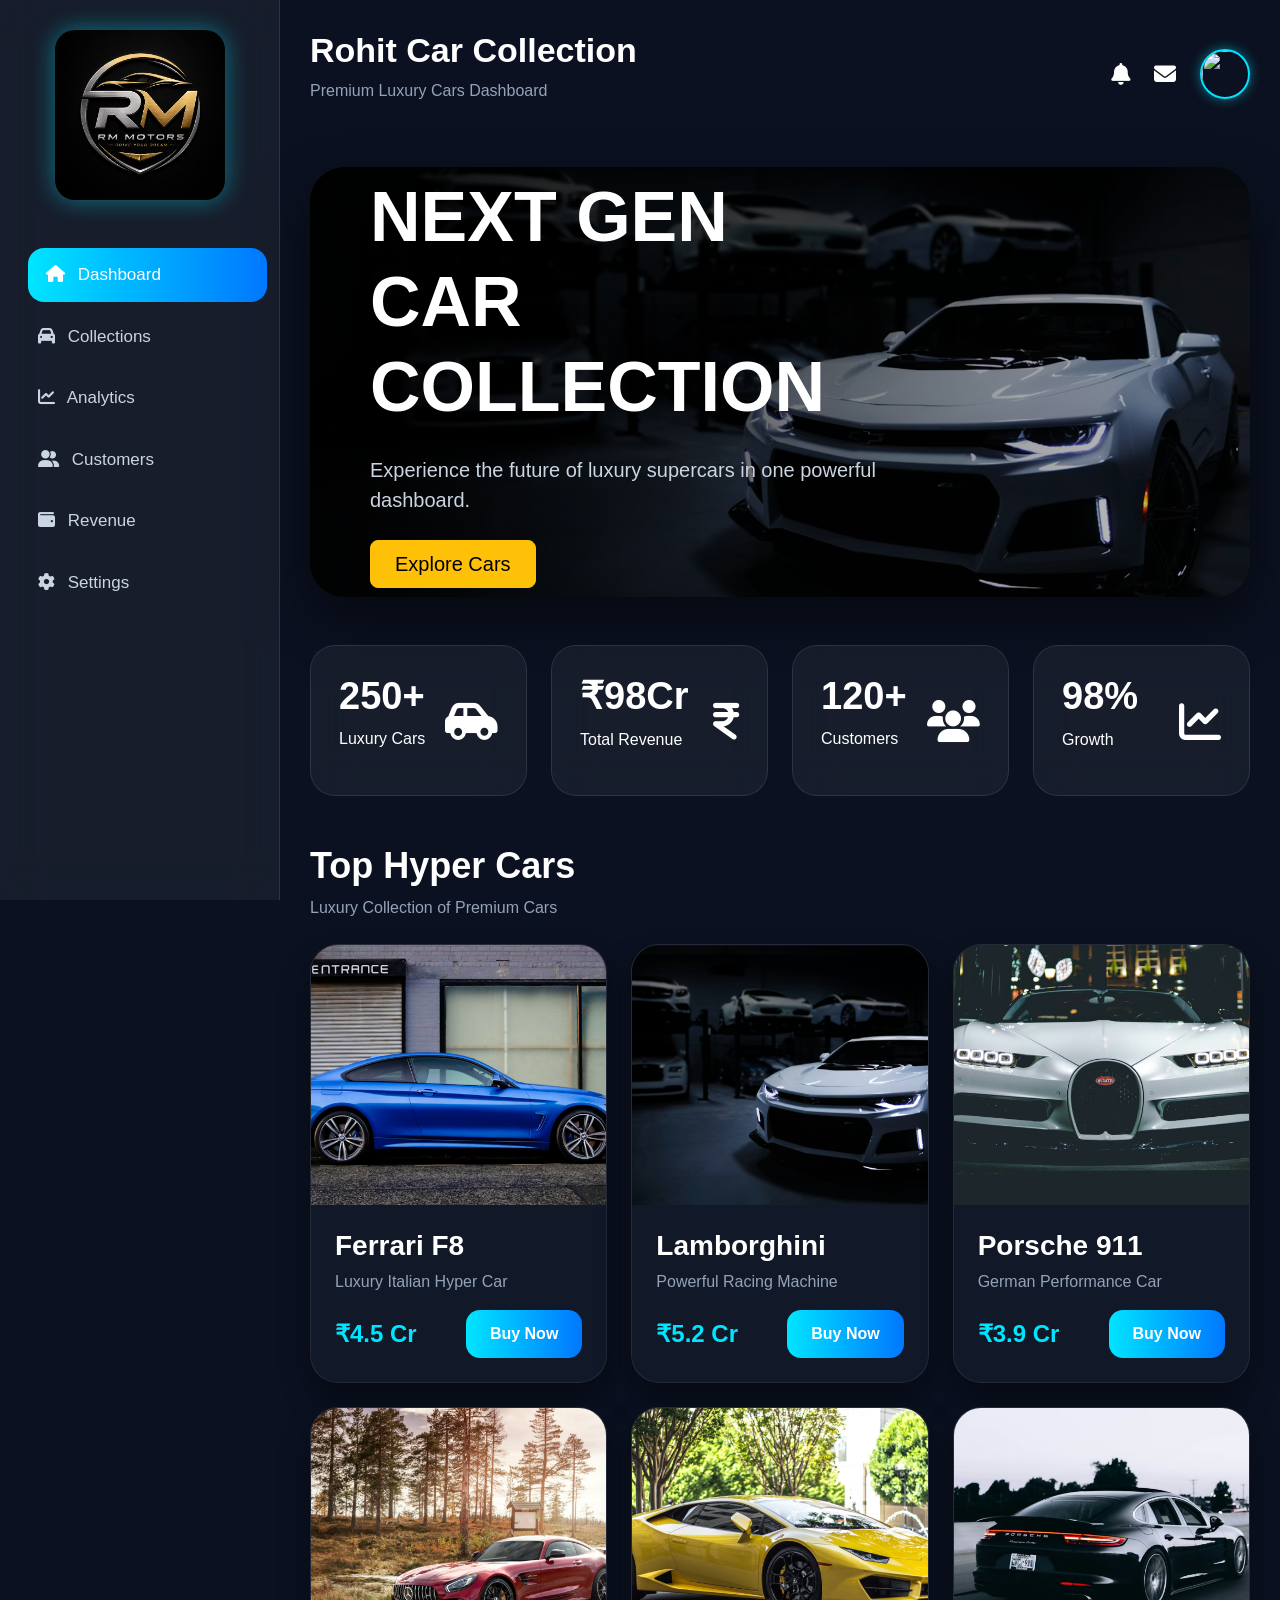
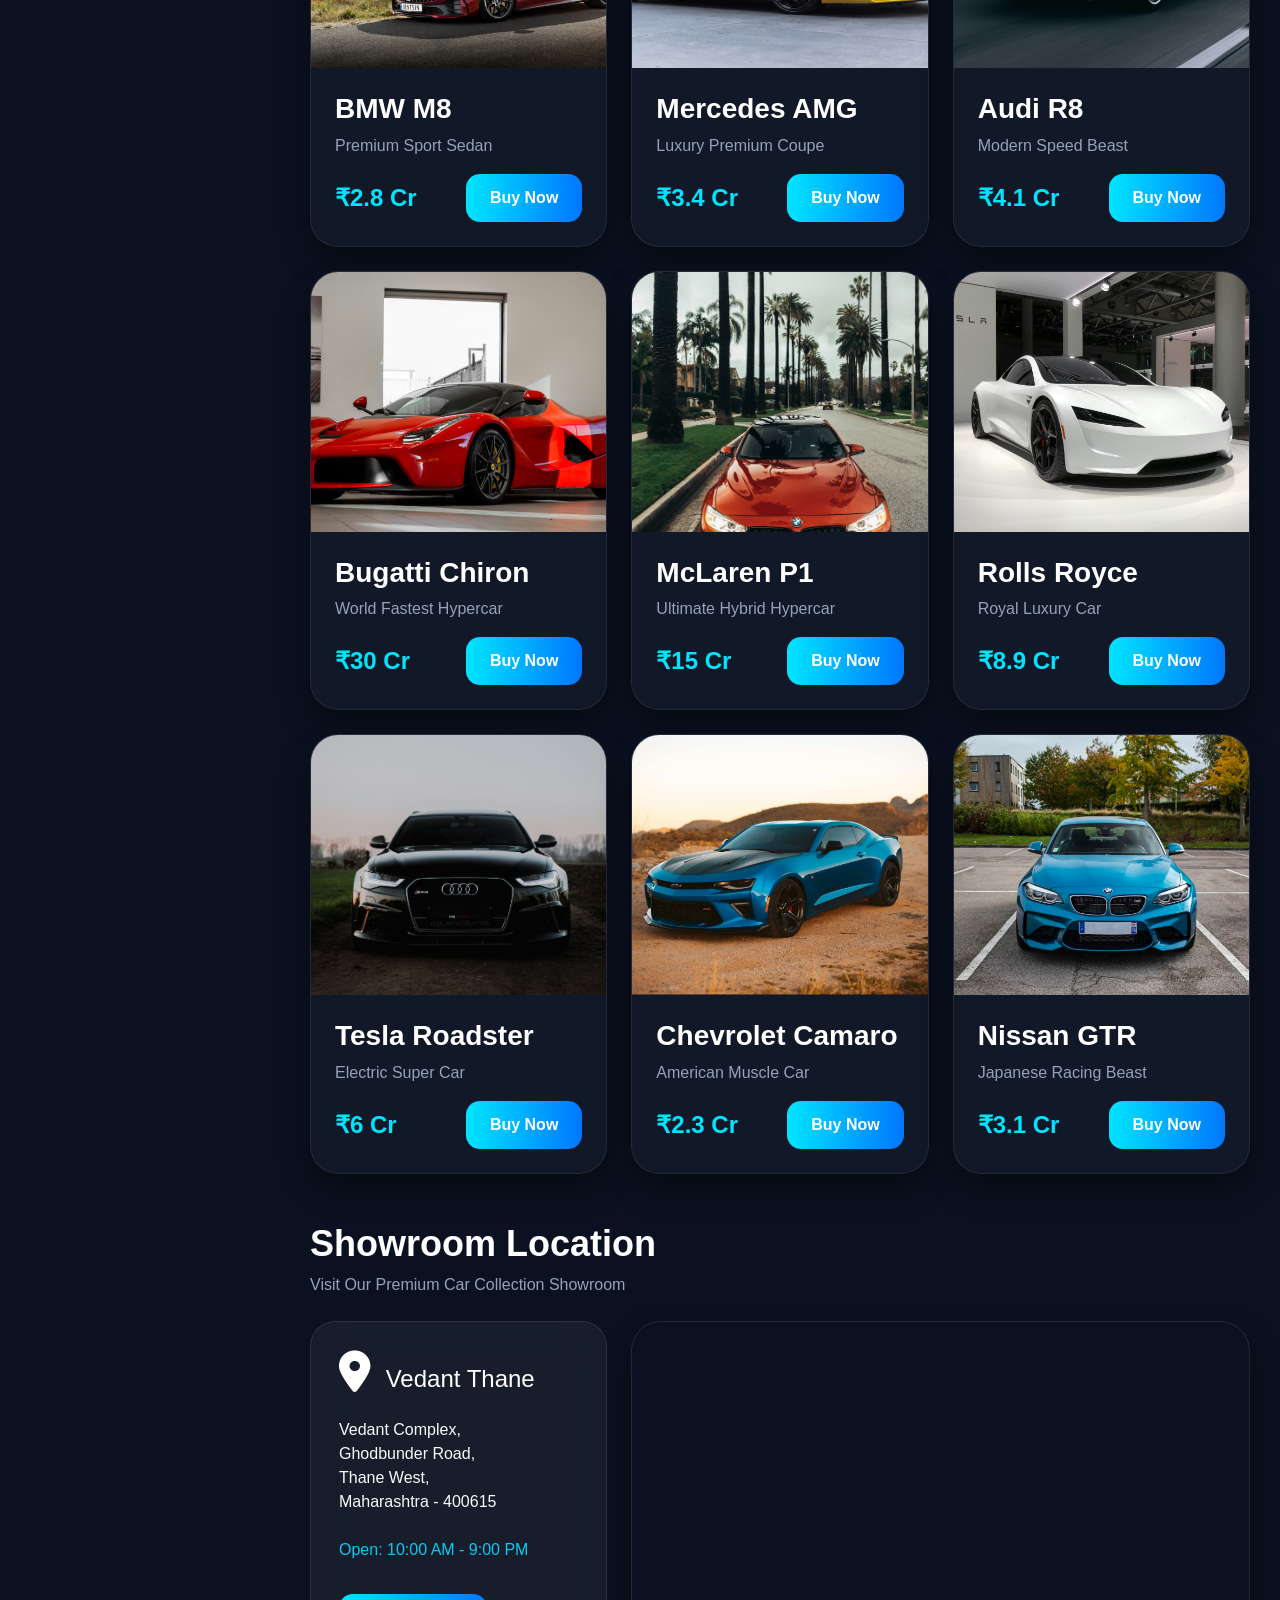
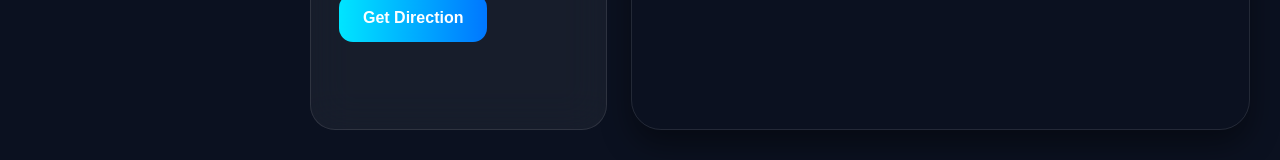
==== index.html @ c926e597 "Rename Index.html to index.html" ====
<!DOCTYPE html>
<html lang="en">

<head>

    <meta charset="UTF-8">
    <meta name="viewport" content="width=device-width, initial-scale=1.0">

    <title>HyperCar Dashboard</title>

    <!-- Bootstrap -->
    <link href="https://cdn.jsdelivr.net/npm/bootstrap@5.3.3/dist/css/bootstrap.min.css" rel="stylesheet">

    <!-- Font Awesome -->
    <link rel="stylesheet" href="https://cdnjs.cloudflare.com/ajax/libs/font-awesome/6.5.2/css/all.min.css">

    <style>
        * {
            margin: 0;
            padding: 0;
            box-sizing: border-box;
            font-family: Arial, Helvetica, sans-serif;
        }

        body {
            background: #0b1120;
            overflow-x: hidden;
        }

        /* SIDEBAR */

        .sidebar {
            width: 280px;
            min-height: 100vh;
            position: fixed;
            left: 0;
            top: 0;
            background: rgba(255, 255, 255, 0.05);
            backdrop-filter: blur(20px);
            border-right: 1px solid rgba(255, 255, 255, 0.1);
            z-index: 1000;
            padding: 30px 20px;
        }

        .logo img {
            width: 170px;
            border-radius: 20px;
            filter: drop-shadow(0 0 12px rgba(0, 229, 255, 0.45));
            transition: 0.3s;
        }

        .logo img:hover {
            transform: scale(1.05);
        }

        .nav-link {
            color: #cbd5e1;
            border-radius: 16px;
            padding: 14px 18px;
            font-size: 17px;
            transition: 0.3s;
        }

        .nav-link:hover,
        .nav-link.active {
            background: linear-gradient(90deg, #00e5ff, #0077ff);
            color: #fff !important;
            transform: translateX(8px);
        }

        /* MAIN CONTENT */

        .main-content {
            margin-left: 280px;
            padding: 30px;
        }

        .container-fluid {
            padding-left: 0;
            padding-right: 0;
        }

        /* TOPBAR */

        .topbar h2 {
            color: #fff;
            font-size: 34px;
            font-weight: bold;
        }

        .topbar p {
            color: #94a3b8;
        }

        .top-icons i {
            color: #fff;
            font-size: 22px;
            transition: 0.3s;
            cursor: pointer;
        }

        .top-icons i:hover {
            color: #00e5ff;
            transform: scale(1.1);
        }

        .profile-img {
            width: 50px;
            height: 50px;
            border-radius: 50%;
            object-fit: cover;
            border: 2px solid #00e5ff;
            box-shadow: 0 0 12px rgba(0, 229, 255, 0.5);
        }

        /* HERO */

        .hero-section {
            height: 430px;
            border-radius: 35px;
            overflow: hidden;
            position: relative;
            background: url("Image/Hero.png") center/cover no-repeat;
            display: flex;
            align-items: center;
            box-shadow: 0 20px 50px rgba(0, 0, 0, 0.5);
        }

        .hero-overlay {
            position: absolute;
            inset: 0;
            background: linear-gradient(90deg,
                    rgba(0, 0, 0, 0.85),
                    rgba(0, 0, 0, 0.2));
        }

        .hero-content {
            position: relative;
            z-index: 5;
            max-width: 650px;
            padding: 60px;
        }

        .hero-content h1 {
            color: #fff;
            font-size: 70px;
            font-weight: 900;
            line-height: 85px;
        }

        .hero-content p {
            color: #cbd5e1;
            font-size: 20px;
            margin: 25px 0;
        }

        /* STATS */

        .stats-card {
            background: rgba(255, 255, 255, 0.05);
            backdrop-filter: blur(20px);
            border: 1px solid rgba(255, 255, 255, 0.1);
            border-radius: 25px;
            transition: 0.4s;
            color: #fff;
            padding: 28px;
        }

        .stats-card:hover {
            transform: translateY(-10px);
            background: linear-gradient(135deg, #00e5ff, #0077ff);
        }

        .stats-card h2 {
            font-size: 38px;
            font-weight: bold;
        }

        .stats-card i {
            font-size: 42px;
        }

        /* SECTION TITLE */

        .section-title h3 {
            color: #fff;
            font-size: 36px;
            font-weight: bold;
        }

        .section-title p {
            color: #94a3b8;
        }

        /* CARDS */

        .car-card {
            background: #111827;
            border-radius: 28px;
            overflow: hidden;
            transition: 0.4s;
            border: 1px solid rgba(255, 255, 255, 0.08);
            box-shadow: 0 15px 30px rgba(0, 0, 0, 0.4);
            height: 100%;
        }

        .car-card:hover {
            transform: translateY(-10px);
            box-shadow: 0 20px 40px rgba(0, 229, 255, 0.25);
        }

        .car-card img {
            width: 100%;
            height: 260px;
            object-fit: cover;
            transition: 0.5s;
        }

        .car-card:hover img {
            transform: scale(1.05);
        }

        .car-content {
            padding: 24px;
        }

        .car-content h4 {
            color: #fff;
            font-size: 28px;
            font-weight: bold;
        }

        .car-content p {
            color: #94a3b8;
        }

        .price {
            color: #00e5ff;
            font-size: 24px;
            font-weight: bold;
        }

        .buy-btn {
            border: none;
            padding: 12px 24px;
            border-radius: 14px;
            background: linear-gradient(90deg, #00e5ff, #0077ff);
            color: #fff;
            font-weight: bold;
            transition: 0.3s;
        }

        .buy-btn:hover {
            transform: scale(1.05);
            box-shadow: 0 0 15px rgba(0, 229, 255, 0.5);
        }

        /* MAP */

        .map-box {
            border-radius: 30px;
            overflow: hidden;
            border: 1px solid rgba(255, 255, 255, 0.1);
            box-shadow: 0 15px 30px rgba(0, 0, 0, 0.4);
        }

        .map-box iframe {
            width: 100%;
            min-height: 400px;
            border: 0;
            filter: grayscale(0.2) contrast(1.1);
        }


        /* RESPONSIVE */

        @media (max-width: 991px) {

            .sidebar {
                width: 100%;
                position: relative;
                min-height: auto;
            }

            .main-content {
                margin-left: 0;
            }

            .hero-content {
                padding: 30px;
            }

            .hero-content h1 {
                font-size: 45px;
                line-height: 60px;
            }

            .hero-content p {
                font-size: 16px;
            }

            .hero-section {
                height: auto;
            }
        }
    </style>

</head>

<body>
    <!-- SIDEBAR -->

    <div class="sidebar">

        <div class="logo text-center mb-5">
            <img src="Image/Logo.png" alt="">
        </div>

        <ul class="nav flex-column gap-2">

            <!-- DASHBOARD -->

            <li class="nav-item">
                <a href="index.html" class="nav-link active">
                    <i class="fa-solid fa-house me-2"></i>
                    Dashboard
                </a>
            </li>

            <!-- COLLECTIONS -->

            <li class="nav-item">
                <a href="Collections.html" class="nav-link">
                    <i class="fa-solid fa-car me-2"></i>
                    Collections
                </a>
            </li>

            <!-- ANALYTICS -->

            <li class="nav-item">
                <a href="Analytics.html" class="nav-link">
                    <i class="fa-solid fa-chart-line me-2"></i>
                    Analytics
                </a>
            </li>

            <!-- CUSTOMERS -->

            <li class="nav-item">
                <a href="Customers.html" class="nav-link">
                    <i class="fa-solid fa-user-group me-2"></i>
                    Customers
                </a>
            </li>

            <!-- REVENUE -->

            <li class="nav-item">
                <a href="Revenue.html" class="nav-link">
                    <i class="fa-solid fa-wallet me-2"></i>
                    Revenue
                </a>
            </li>

            <!-- SETTINGS -->

            <li class="nav-item">
                <a href="Settings.html" class="nav-link">
                    <i class="fa-solid fa-gear me-2"></i>
                    Settings
                </a>
            </li>

        </ul>

    </div>
    <!-- MAIN CONTENT -->

    <div class="main-content">

        <!-- TOPBAR -->

        <div class="topbar d-flex justify-content-between align-items-center flex-wrap gap-3 mb-5">

            <div>
                <h2>Rohit Car Collection</h2>
                <p>Premium Luxury Cars Dashboard</p>
            </div>

            <div class="top-icons d-flex align-items-center gap-4">

                <i class="fa-solid fa-bell"></i>

                <i class="fa-solid fa-envelope"></i>

                <img src="Image/My profile.jpg" class="profile-img" alt="">

            </div>

        </div>

        <!-- HERO -->

        <div class="hero-section">

            <div class="hero-overlay"></div>

            <div class="hero-content">

                <h1>
                    NEXT GEN <br>
                    CAR COLLECTION
                </h1>

                <p>
                    Experience the future of luxury supercars in one powerful dashboard.
                </p>

                <button class="btn btn-warning btn-lg px-4">
                    Explore Cars
                </button>

            </div>

        </div>

        <!-- STATS -->

        <div class="container-fluid mt-5">

            <div class="row g-4">

                <div class="col-lg-3 col-md-6">
                    <div class="stats-card d-flex justify-content-between align-items-center h-100">
                        <div>
                            <h2>250+</h2>
                            <p>Luxury Cars</p>
                        </div>
                        <i class="fa-solid fa-car-side"></i>
                    </div>
                </div>

                <div class="col-lg-3 col-md-6">
                    <div class="stats-card d-flex justify-content-between align-items-center h-100">
                        <div>
                            <h2>₹98Cr</h2>
                            <p>Total Revenue</p>
                        </div>
                        <i class="fa-solid fa-indian-rupee-sign"></i>
                    </div>
                </div>

                <div class="col-lg-3 col-md-6">
                    <div class="stats-card d-flex justify-content-between align-items-center h-100">
                        <div>
                            <h2>120+</h2>
                            <p>Customers</p>
                        </div>
                        <i class="fa-solid fa-users"></i>
                    </div>
                </div>

                <div class="col-lg-3 col-md-6">
                    <div class="stats-card d-flex justify-content-between align-items-center h-100">
                        <div>
                            <h2>98%</h2>
                            <p>Growth</p>
                        </div>
                        <i class="fa-solid fa-chart-line"></i>
                    </div>
                </div>

            </div>

        </div>

        <!-- CAR SECTION -->

        <div class="container-fluid mt-5">

            <div class="section-title mb-4">
                <h3>Top Hyper Cars</h3>
                <p>Luxury Collection of Premium Cars</p>
            </div>

            <div class="row g-4">

                <!-- CARD -->

                <div class="col-lg-4 col-md-6">
                    <div class="car-card">
                        <img src="Image/Ferrari.png" alt="">
                        <div class="car-content">
                            <h4>Ferrari F8</h4>
                            <p>Luxury Italian Hyper Car</p>
                            <div class="d-flex justify-content-between align-items-center">
                                <span class="price">₹4.5 Cr</span>
                                <button class="buy-btn">Buy Now</button>
                            </div>
                        </div>
                    </div>
                </div>

                <div class="col-lg-4 col-md-6">
                    <div class="car-card">
                        <img src="Image/Lamborghini.png" alt="">
                        <div class="car-content">
                            <h4>Lamborghini</h4>
                            <p>Powerful Racing Machine</p>
                            <div class="d-flex justify-content-between align-items-center">
                                <span class="price">₹5.2 Cr</span>
                                <button class="buy-btn">Buy Now</button>
                            </div>
                        </div>
                    </div>
                </div>

                <div class="col-lg-4 col-md-6">
                    <div class="car-card">
                        <img src="Image/Porsche.png" alt="">
                        <div class="car-content">
                            <h4>Porsche 911</h4>
                            <p>German Performance Car</p>
                            <div class="d-flex justify-content-between align-items-center">
                                <span class="price">₹3.9 Cr</span>
                                <button class="buy-btn">Buy Now</button>
                            </div>
                        </div>
                    </div>
                </div>

                <div class="col-lg-4 col-md-6">
                    <div class="car-card">
                        <img src="Image/BMW M8.png" alt="">
                        <div class="car-content">
                            <h4>BMW M8</h4>
                            <p>Premium Sport Sedan</p>
                            <div class="d-flex justify-content-between align-items-center">
                                <span class="price">₹2.8 Cr</span>
                                <button class="buy-btn">Buy Now</button>
                            </div>
                        </div>
                    </div>
                </div>

                <div class="col-lg-4 col-md-6">
                    <div class="car-card">
                        <img src="Image/Mercedes AMG.png" alt="">
                        <div class="car-content">
                            <h4>Mercedes AMG</h4>
                            <p>Luxury Premium Coupe</p>
                            <div class="d-flex justify-content-between align-items-center">
                                <span class="price">₹3.4 Cr</span>
                                <button class="buy-btn">Buy Now</button>
                            </div>
                        </div>
                    </div>
                </div>

                <div class="col-lg-4 col-md-6">
                    <div class="car-card">
                        <img src="Image/Audi R8.png" alt="">
                        <div class="car-content">
                            <h4>Audi R8</h4>
                            <p>Modern Speed Beast</p>
                            <div class="d-flex justify-content-between align-items-center">
                                <span class="price">₹4.1 Cr</span>
                                <button class="buy-btn">Buy Now</button>
                            </div>
                        </div>
                    </div>
                </div>

                <div class="col-lg-4 col-md-6">
                    <div class="car-card">
                        <img src="Image/Bugatti Chiron.png" alt="">
                        <div class="car-content">
                            <h4>Bugatti Chiron</h4>
                            <p>World Fastest Hypercar</p>
                            <div class="d-flex justify-content-between align-items-center">
                                <span class="price">₹30 Cr</span>
                                <button class="buy-btn">Buy Now</button>
                            </div>
                        </div>
                    </div>
                </div>

                <div class="col-lg-4 col-md-6">
                    <div class="car-card">
                        <img src="Image/McLaren P1.png" alt="">
                        <div class="car-content">
                            <h4>McLaren P1</h4>
                            <p>Ultimate Hybrid Hypercar</p>
                            <div class="d-flex justify-content-between align-items-center">
                                <span class="price">₹15 Cr</span>
                                <button class="buy-btn">Buy Now</button>
                            </div>
                        </div>
                    </div>
                </div>

                <div class="col-lg-4 col-md-6">
                    <div class="car-card">
                        <img src="Image/Rolls Royce.png" alt="">
                        <div class="car-content">
                            <h4>Rolls Royce</h4>
                            <p>Royal Luxury Car</p>
                            <div class="d-flex justify-content-between align-items-center">
                                <span class="price">₹8.9 Cr</span>
                                <button class="buy-btn">Buy Now</button>
                            </div>
                        </div>
                    </div>
                </div>

                <div class="col-lg-4 col-md-6">
                    <div class="car-card">
                        <img src="Image/Tesla Roadster.png" alt="">
                        <div class="car-content">
                            <h4>Tesla Roadster</h4>
                            <p>Electric Super Car</p>
                            <div class="d-flex justify-content-between align-items-center">
                                <span class="price">₹6 Cr</span>
                                <button class="buy-btn">Buy Now</button>
                            </div>
                        </div>
                    </div>
                </div>

                <div class="col-lg-4 col-md-6">
                    <div class="car-card">
                        <img src="Image/Chevrolet Camaro.png" alt="">
                        <div class="car-content">
                            <h4>Chevrolet Camaro</h4>
                            <p>American Muscle Car</p>
                            <div class="d-flex justify-content-between align-items-center">
                                <span class="price">₹2.3 Cr</span>
                                <button class="buy-btn">Buy Now</button>
                            </div>
                        </div>
                    </div>
                </div>

                <div class="col-lg-4 col-md-6">
                    <div class="car-card">
                        <img src="Image/Nissan GTR.png" alt="">
                        <div class="car-content">
                            <h4>Nissan GTR</h4>
                            <p>Japanese Racing Beast</p>
                            <div class="d-flex justify-content-between align-items-center">
                                <span class="price">₹3.1 Cr</span>
                                <button class="buy-btn">Buy Now</button>
                            </div>
                        </div>
                    </div>
                </div>

            </div>

        </div>

        <!-- LOCATION SECTION -->

        <div class="container-fluid mt-5">

            <div class="section-title mb-4">

                <h3>Showroom Location</h3>

                <p>Visit Our Premium Car Collection Showroom</p>

            </div>

            <div class="row g-4">

                <!-- ADDRESS -->

                <div class="col-lg-4">

                    <div class="stats-card h-100">

                        <h4 class="text-white mb-4">
                            <i class="fa-solid fa-location-dot me-2"></i>
                            Vedant Thane
                        </h4>

                        <p class="text-light">
                            Vedant Complex,<br>
                            Ghodbunder Road,<br>
                            Thane West,<br>
                            Maharashtra - 400615
                        </p>

                        <p class="text-info mt-4">
                            Open: 10:00 AM - 9:00 PM
                        </p>

                        <button class="buy-btn mt-3">
                            Get Direction
                        </button>

                    </div>

                </div>

                <!-- MAP -->

                <div class="col-lg-8">

                    <div class="map-box">

                        <iframe src="https://www.google.com/maps?q=Vedant+Complex+Thane+West&output=embed"
                            allowfullscreen="" loading="lazy">
                        </iframe>

                    </div>

                </div>

            </div>

        </div>

    </div>

    <script src="https://cdn.jsdelivr.net/npm/bootstrap@5.3.3/dist/js/bootstrap.bundle.min.js"></script>

</body>

</html>
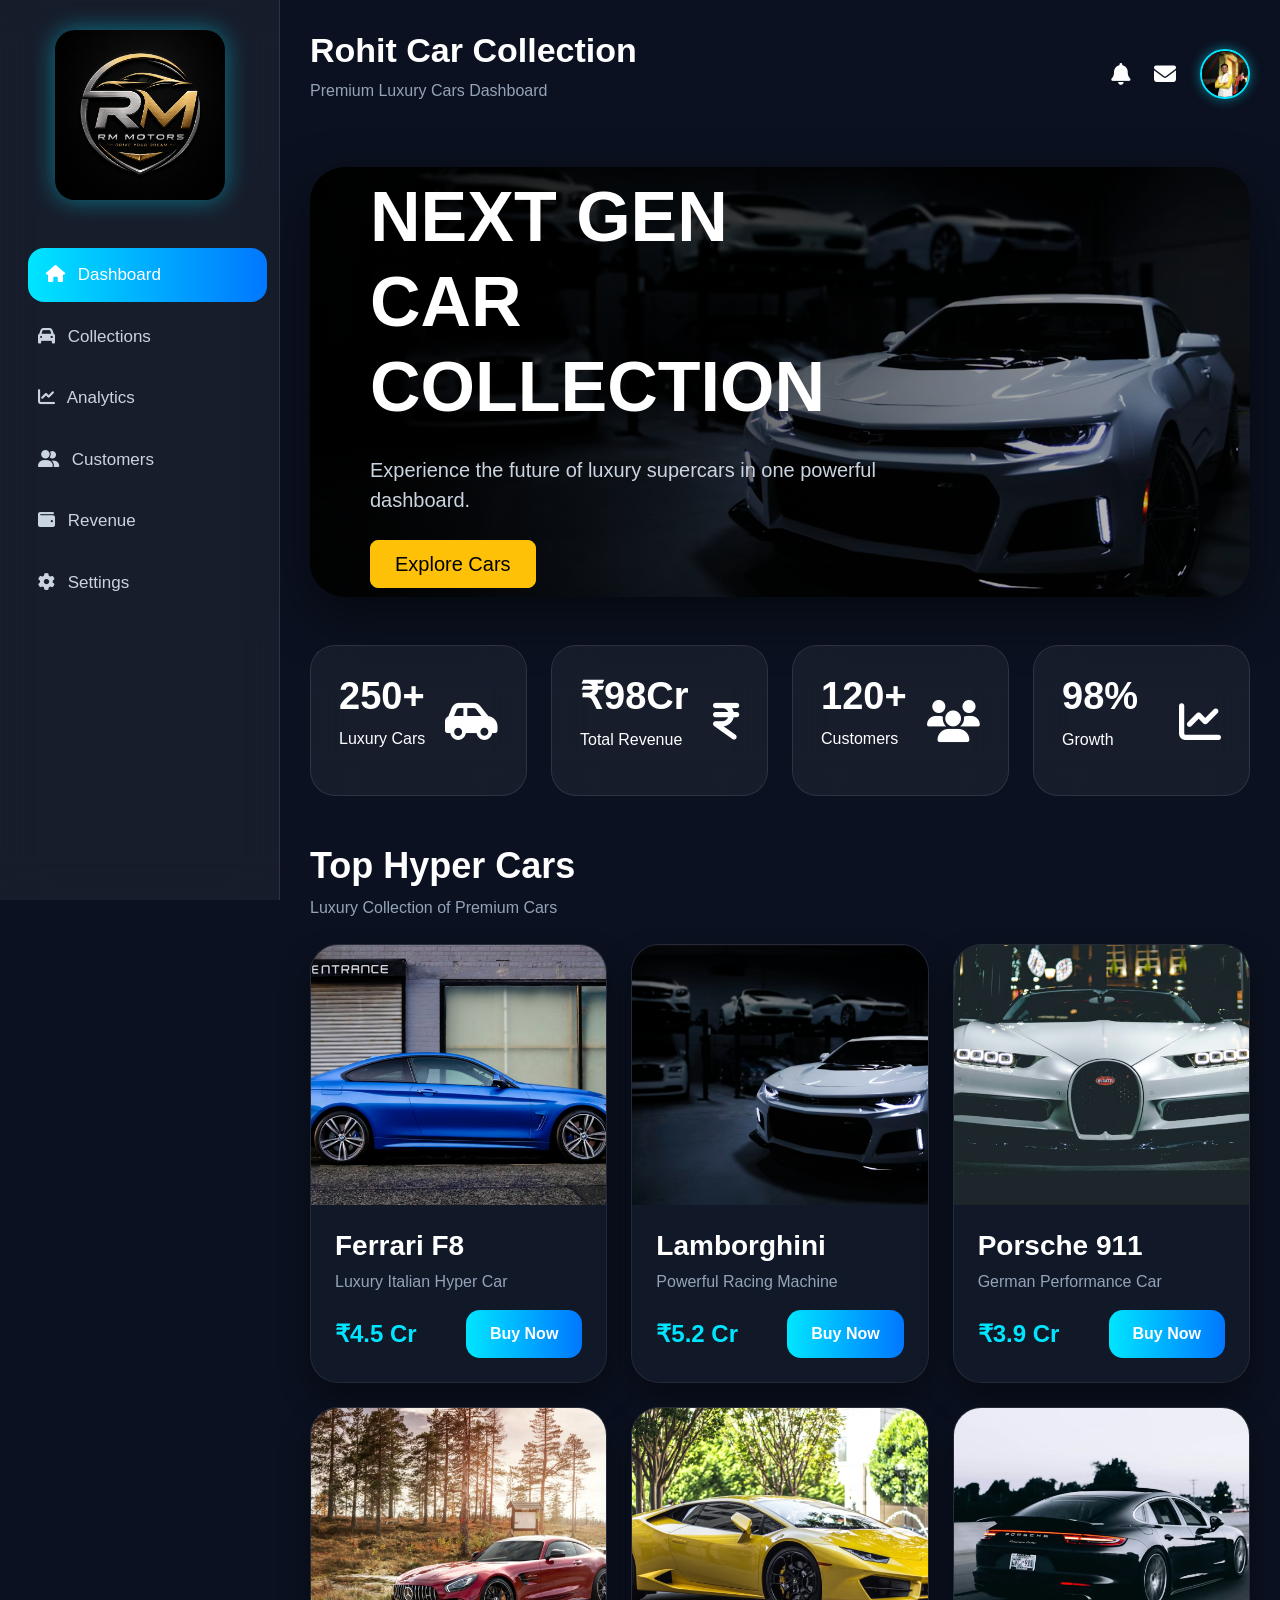
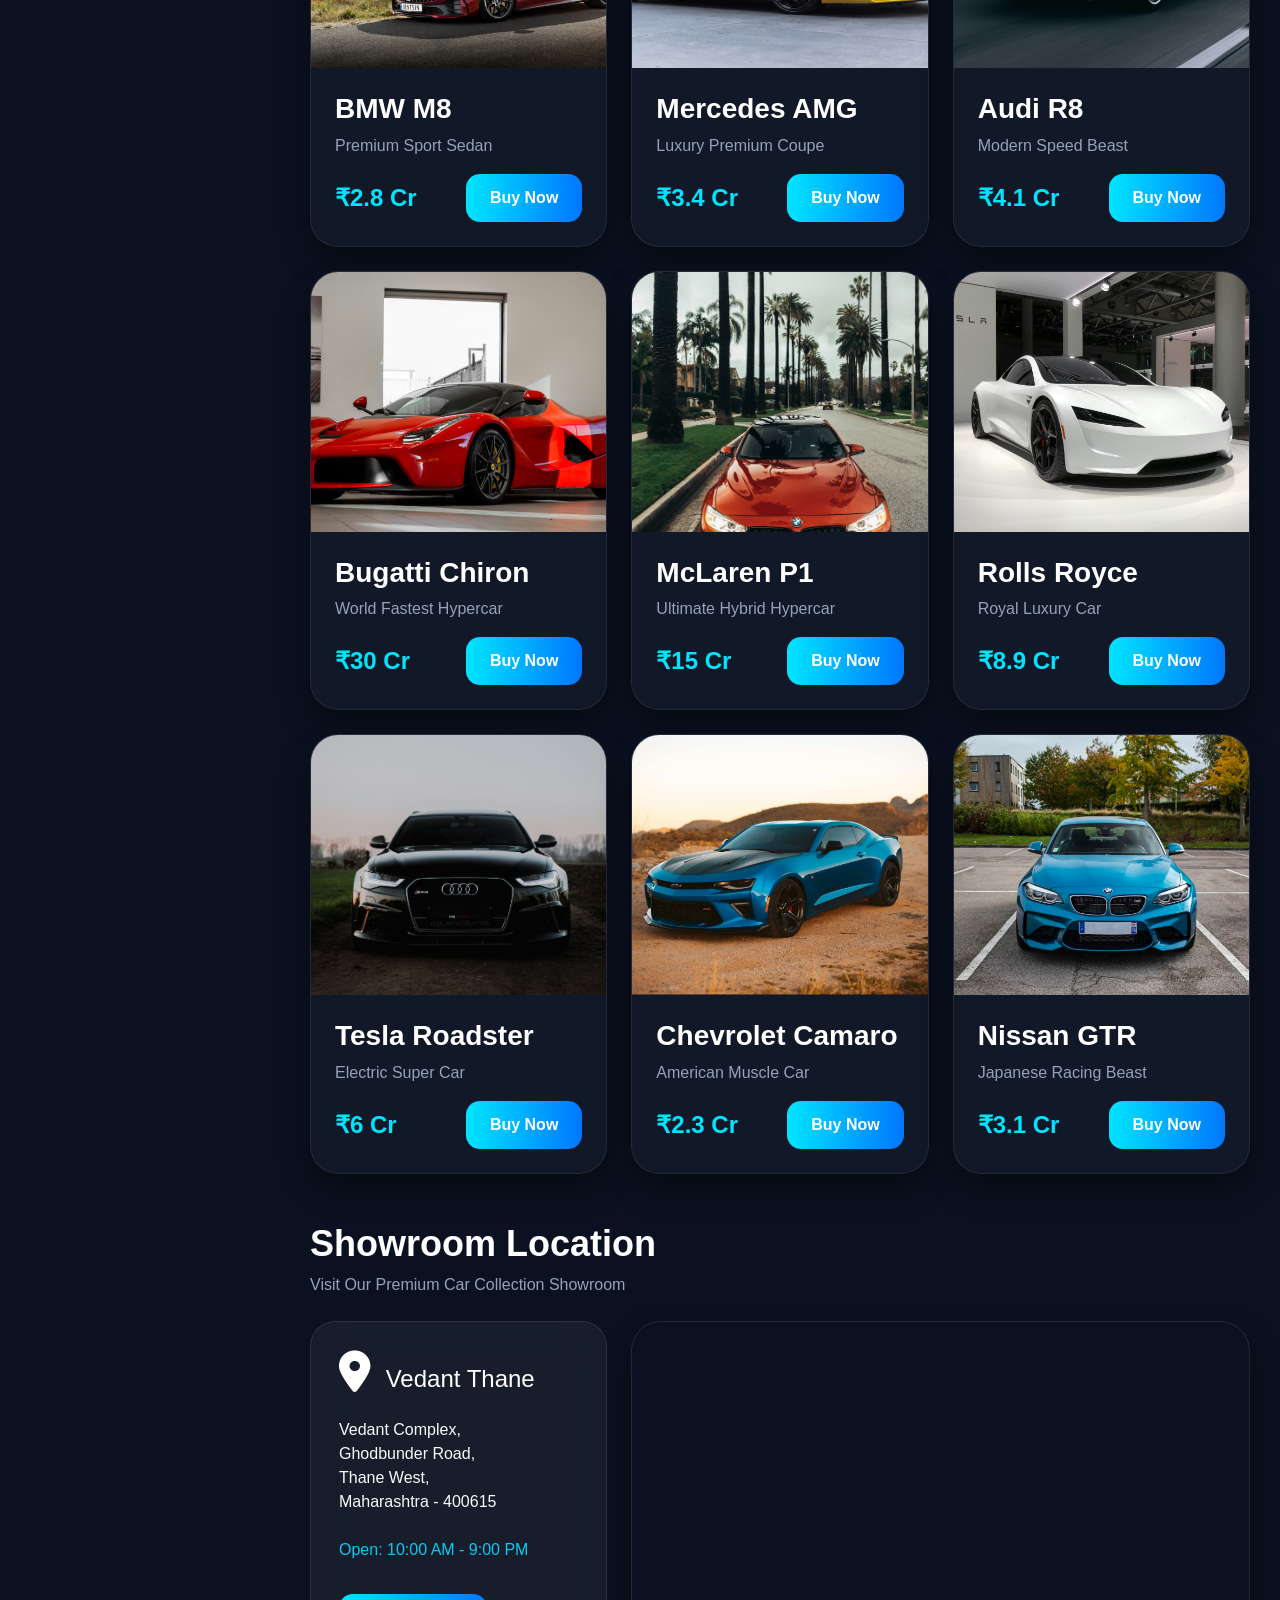
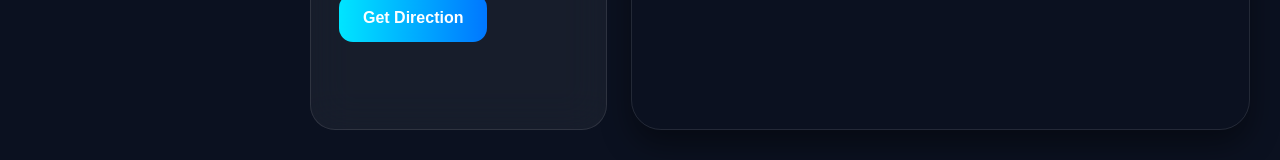
==== commit 7c285cb0: "Fixed dashboard UI bugs and improved HyperCar design" ====
--- a/index.html
+++ b/index.html
@@ -394,7 +394,8 @@
 
                 <i class="fa-solid fa-envelope"></i>
 
-                <img src="Image/My profile.jpg" class="profile-img" alt="">
+
+                <img src="Image/profile.jpg" class="profile-img">
 
             </div>
 
@@ -728,4 +729,4 @@
 
 </body>
 
-</html>
+</html>
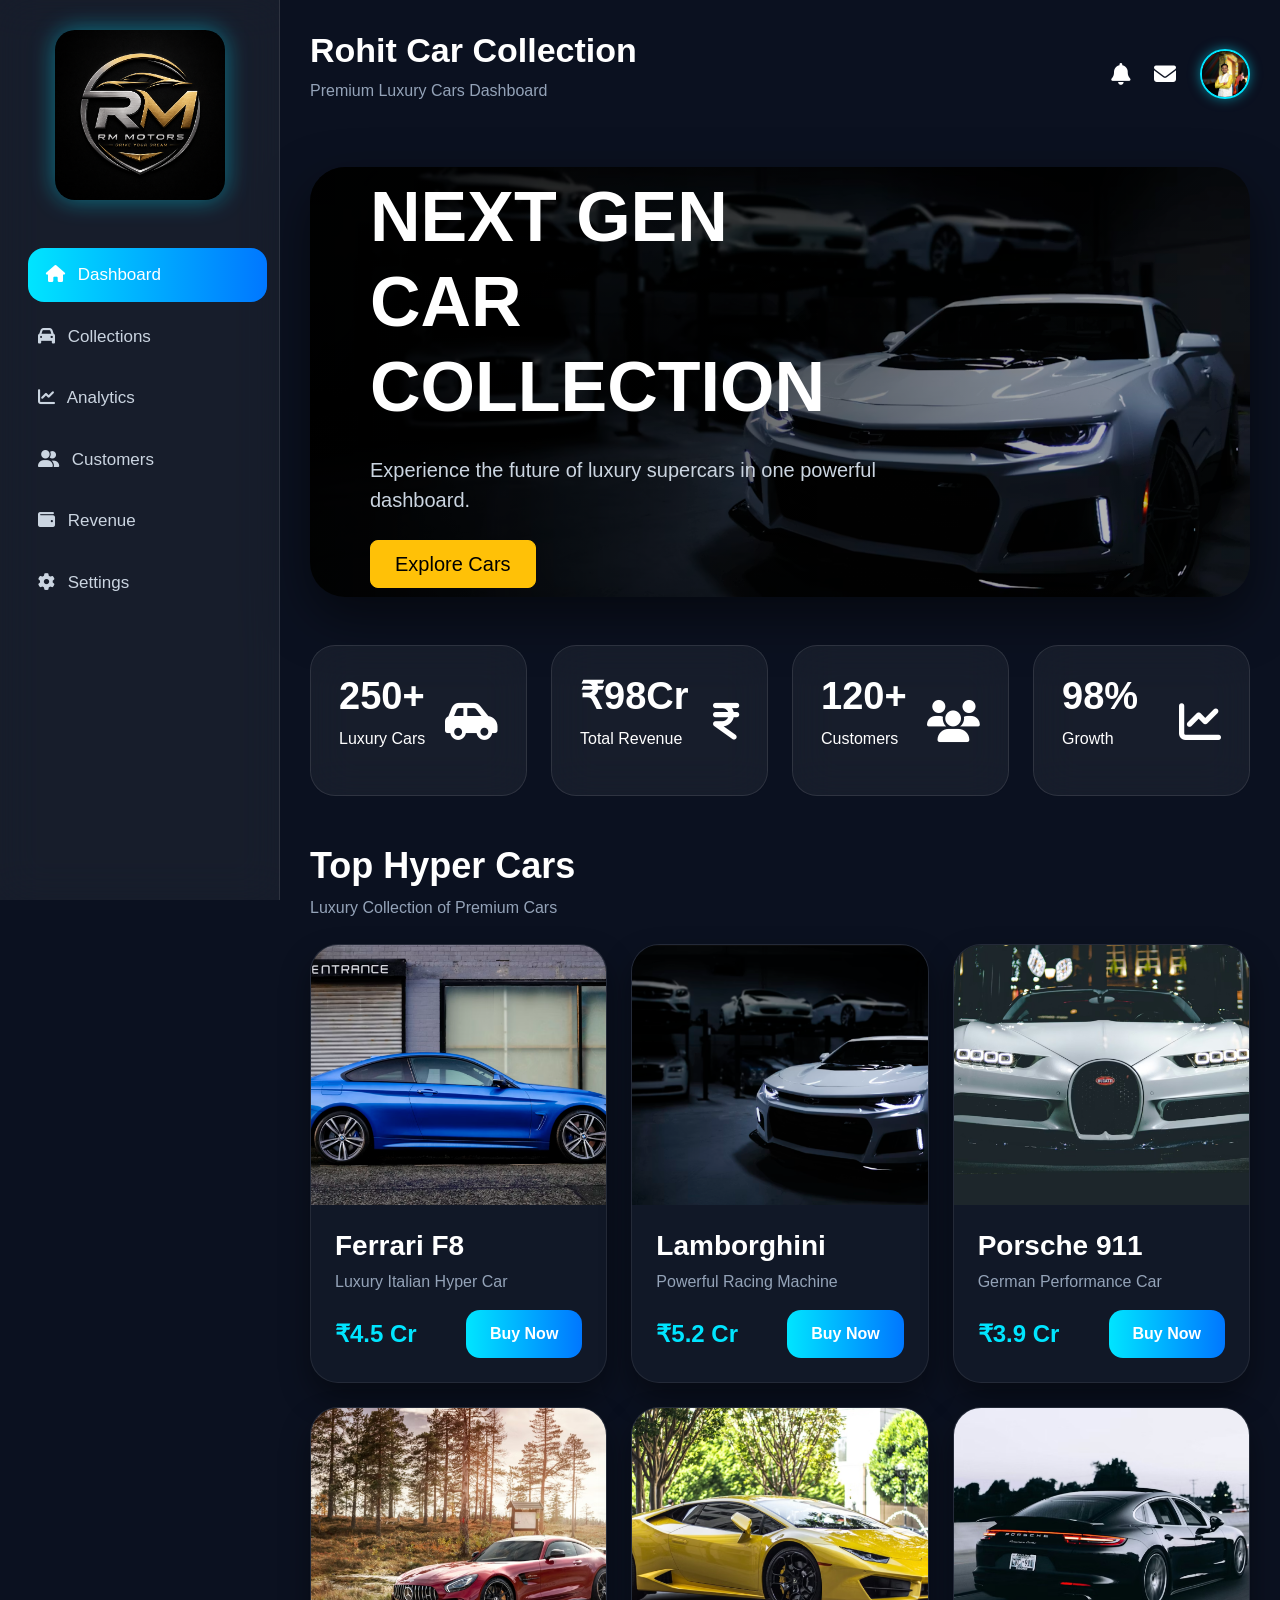
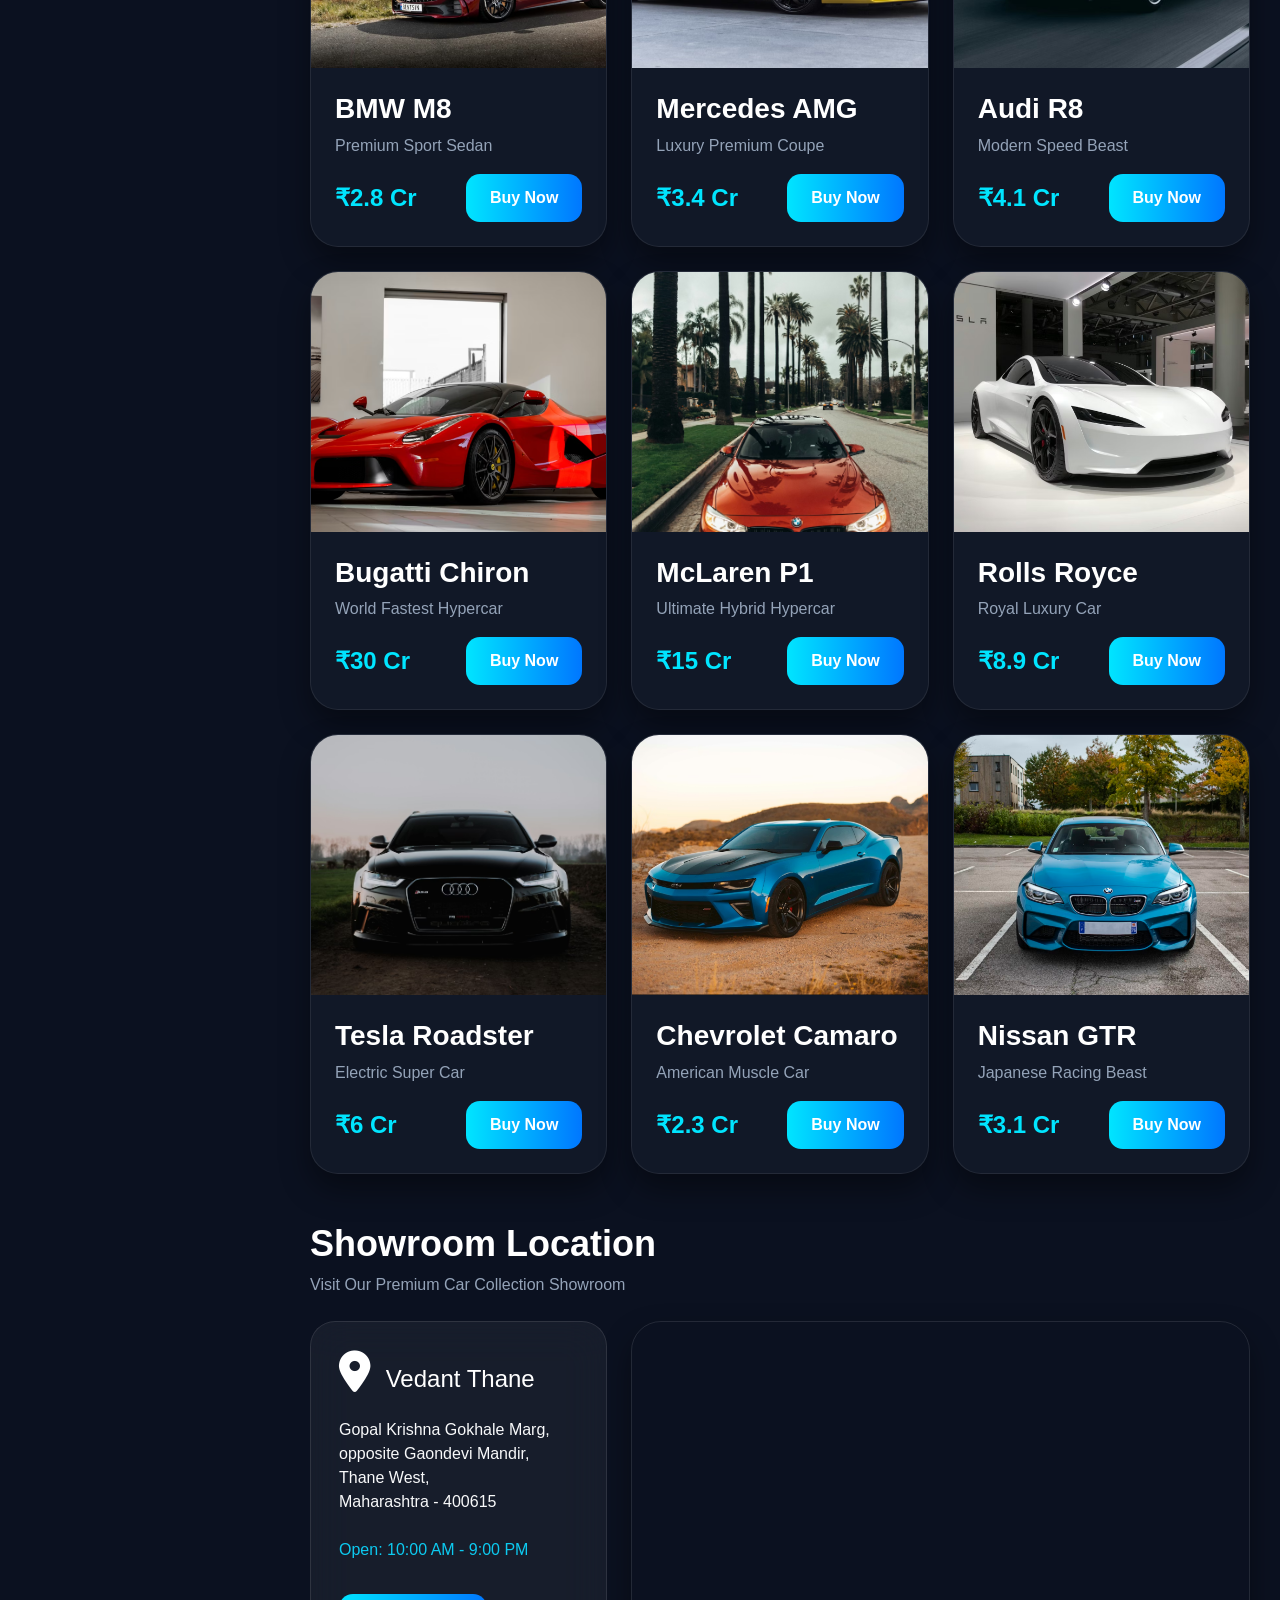
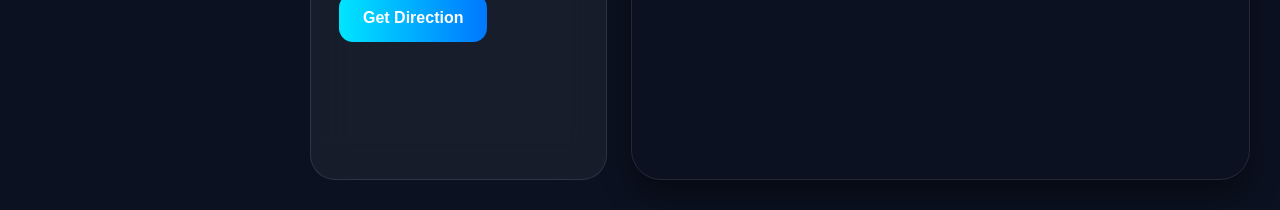
==== commit f1dc3707: "Fixed dashboard UI bugs and improved HyperCar design" ====
--- a/index.html
+++ b/index.html
@@ -687,8 +687,8 @@
                         </h4>
 
                         <p class="text-light">
-                            Vedant Complex,<br>
-                            Ghodbunder Road,<br>
+                            Gopal Krishna Gokhale Marg,<br>
+                            opposite Gaondevi Mandir,<br>
                             Thane West,<br>
                             Maharashtra - 400615
                         </p>
@@ -711,9 +711,10 @@
 
                     <div class="map-box">
 
-                        <iframe src="https://www.google.com/maps?q=Vedant+Complex+Thane+West&output=embed"
-                            allowfullscreen="" loading="lazy">
-                        </iframe>
+                        <iframe
+                            src="https://www.google.com/maps/embed?pb=!1m18!1m12!1m3!1d30142.048017140096!2d72.9428557642502!3d19.20585663164301!2m3!1f0!2f0!3f0!3m2!1i1024!2i768!4f13.1!3m3!1m2!1s0x3be7b8d834c00235%3A0x89ff617b4a6cbf6f!2sItvedant%20-%20Thane!5e0!3m2!1sen!2sin!4v1779767096420!5m2!1sen!2sin"
+                            width="600" height="450" style="border:0;" allowfullscreen="" loading="lazy"
+                            referrerpolicy="no-referrer-when-downgrade"></iframe>
 
                     </div>
 
